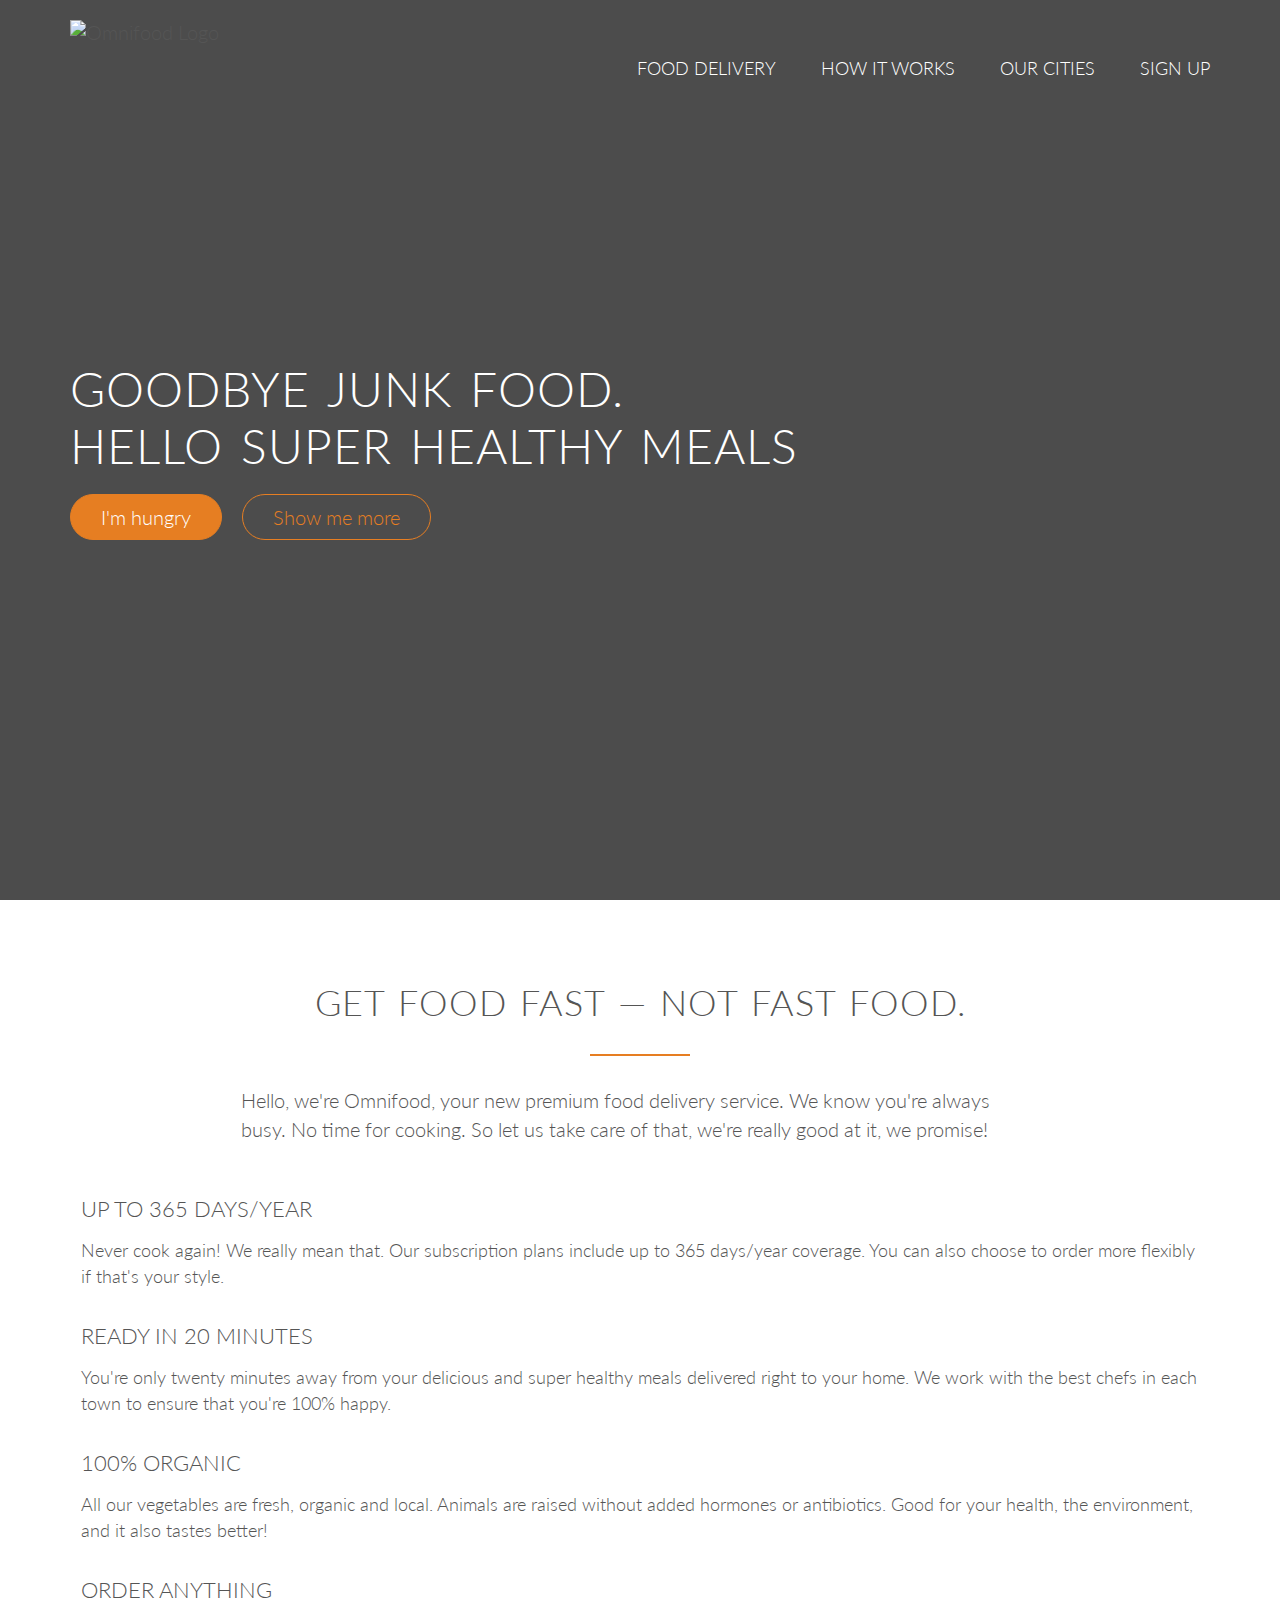
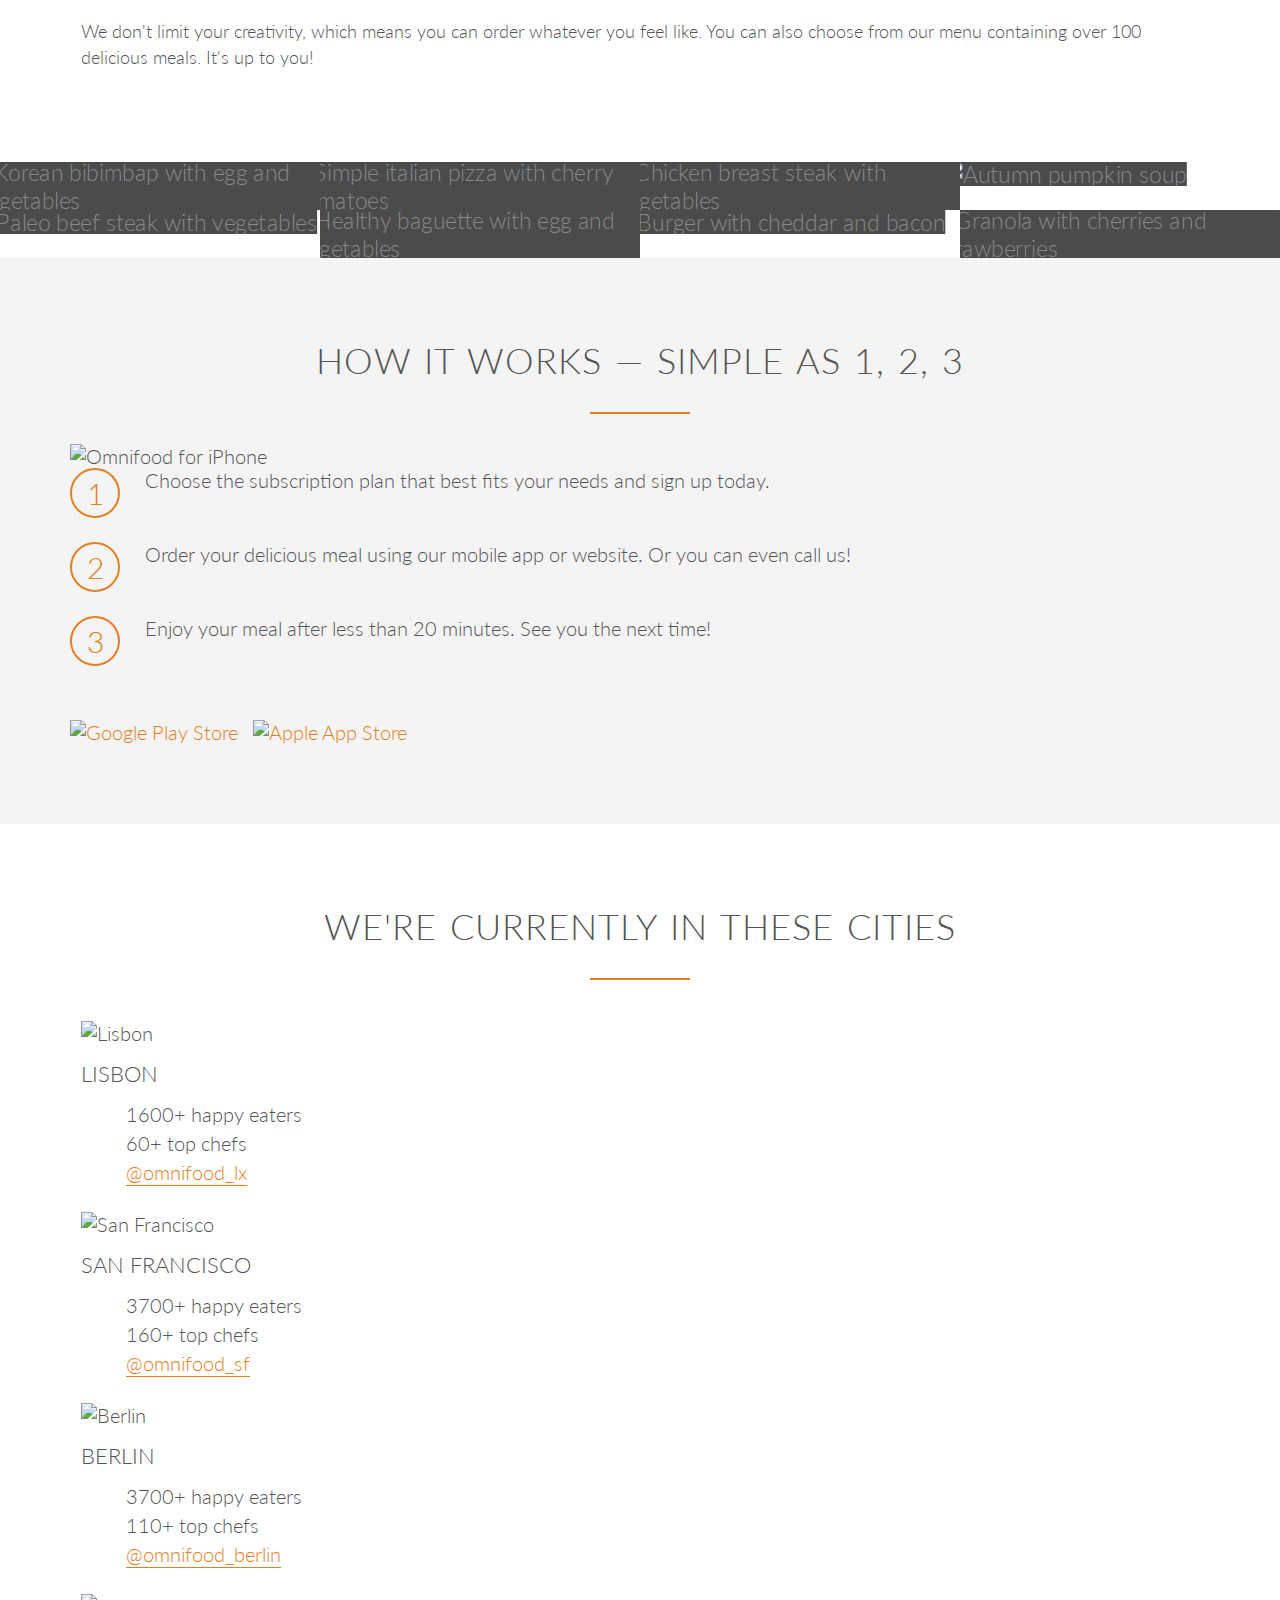
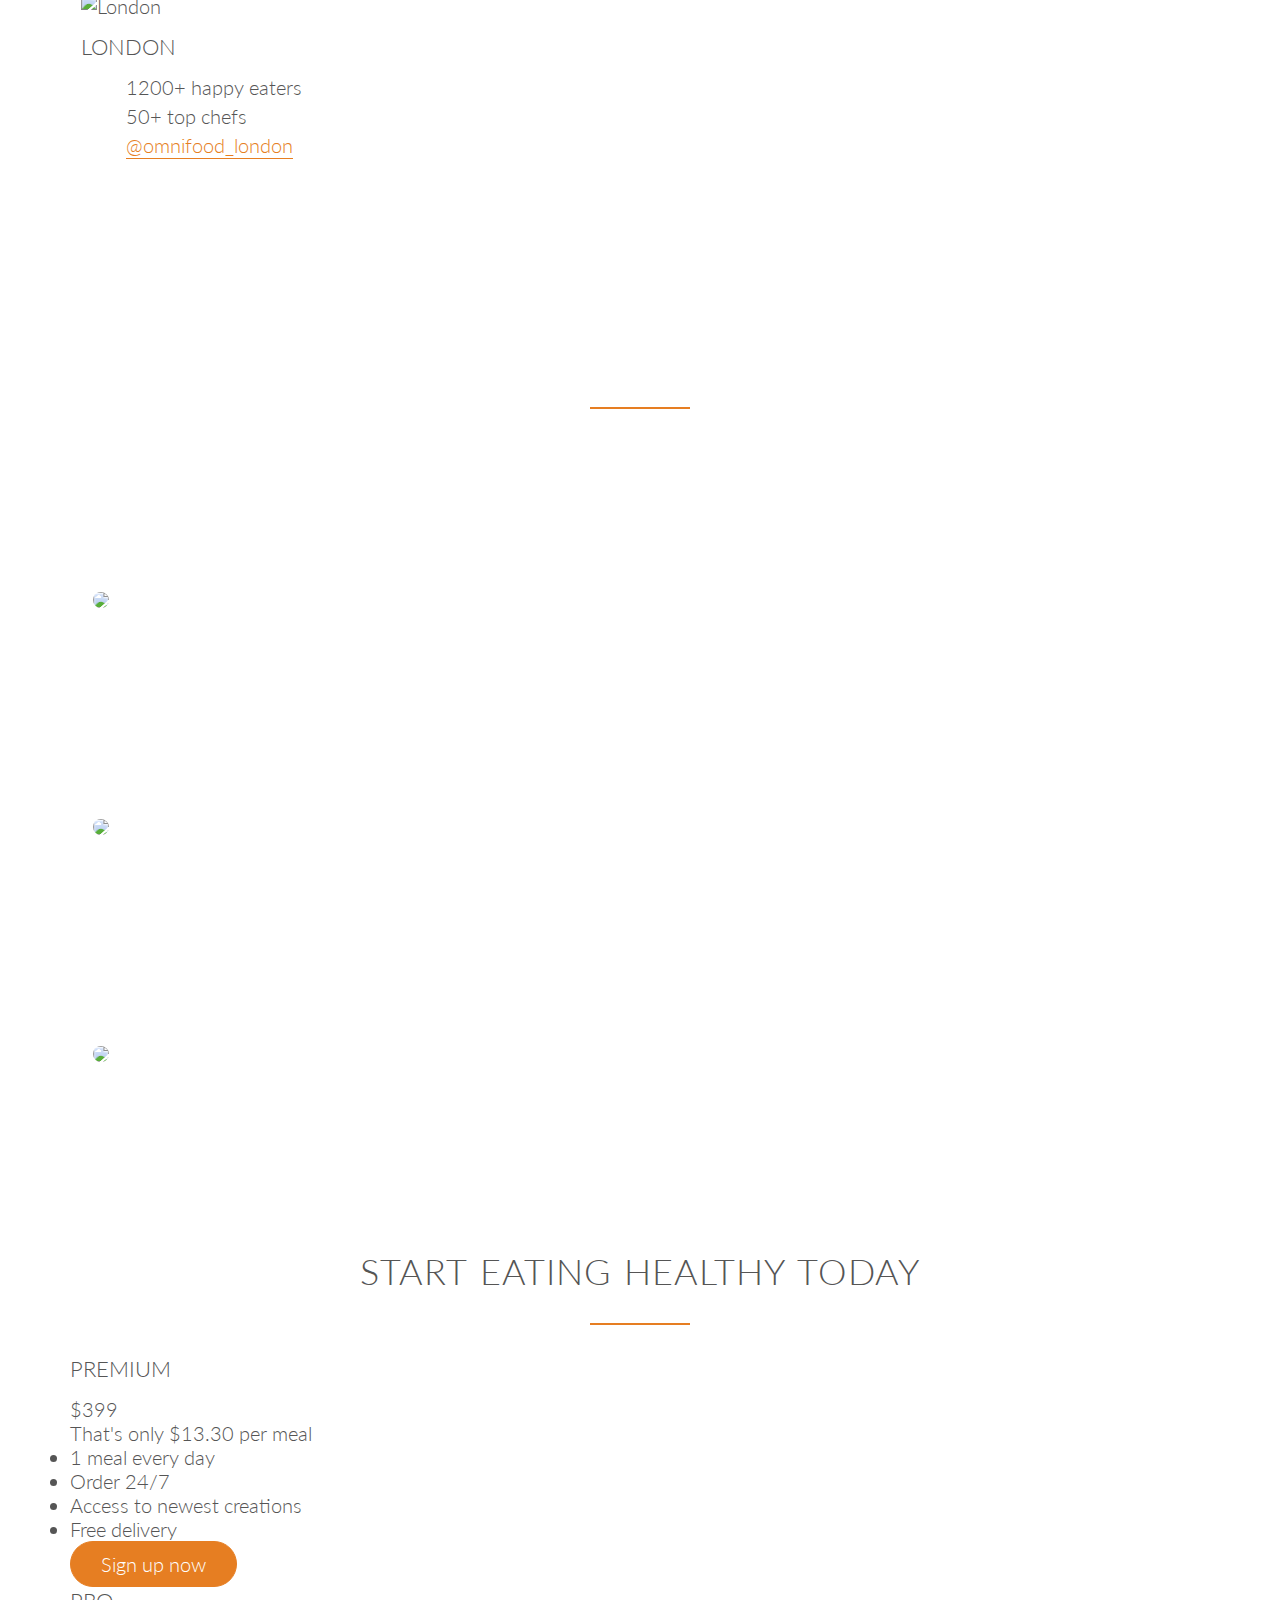
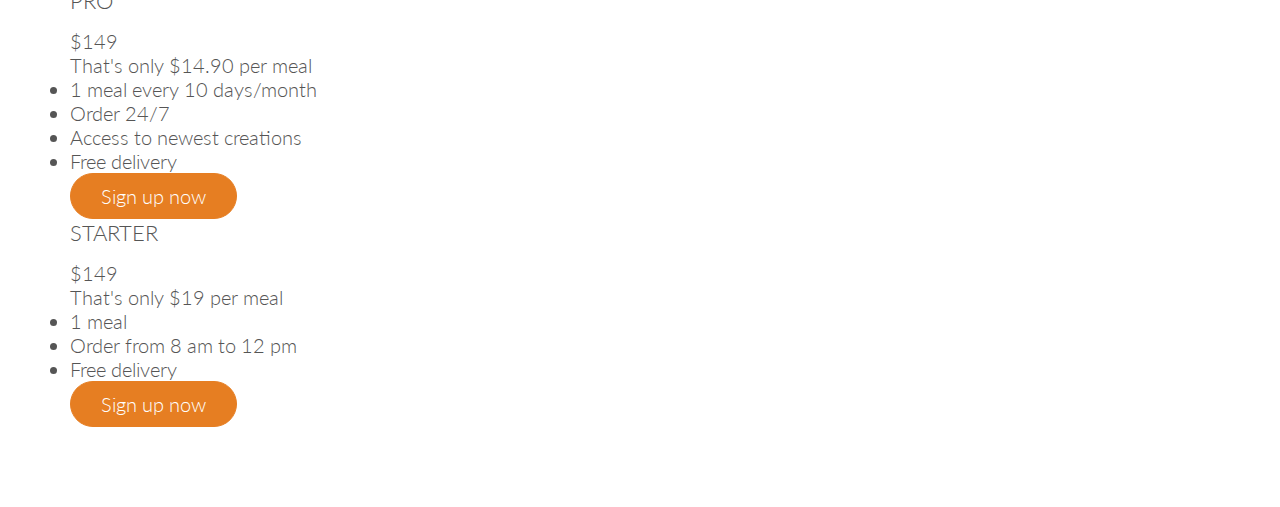
==== index.html @ 6b4c2230 "updated" ====
<!DOCTYPE HTML>
<html lang="en">
    <head>
      <link rel="stylesheet" type="text/css" href="http://lemufinder.com/Omnifood/Vendors/css/grid.css">
      <link rel="stylesheet" type="text/css" href="vendors/css/normalize.css">
      <link rel="stylesheet" type="text/css" href="Resources/CSS/style.css">
      <link href='http://fonts.googleapis.com/css?family=Lato:100,300,400,300italic' rel='stylesheet' type='text/css'>
      <link rel="stylesheet" href="http://code.ionicframework.com/ionicons/2.0.1/css/ionicons.min.css">
      <link rel="stylesheet" href="main.css">
  <title>Omifood</title>

    </head>

    <body>
        <header>
            <nav>
                <div class="row">
                    <img src="http://lemufinder.com/Omnifood/Resources/Images/logo-white.png" alt="Omnifood Logo" class="logo">

                    <ul class="main-nav">
                        <li><a href="#">Food delivery</a></li>
                        <li><a href="#">How it works</a></li>
                        <li><a href="#">Our cities</a></li>
                        <li><a href="#">Sign up</a></li>
                    </ul>

                </div>
            </nav>
            <div class="hero-text-box">
                <h1>Goodbye junk food.<br/> Hello super healthy meals</h1>
                <a class="btn btn-full" href="#">I'm hungry</a>
                <a class="btn btn-ghost" href="#">Show me more</a>
            </div>
        </header>
           <section class="section-features">
               <div class="row">


                   <h2>Get food fast &mdash; not fast food.</h2>
                    <p class="long-copy">Hello, we're Omnifood, your new premium food delivery service. We know you're always busy. No time for cooking. So let us take care of that, we're really good at it, we promise!</p>
               </div>

               <div class="row">

                   <div class="col span-1-of-4 box">

             <i class="ion-ios-infinite icon-big"></i>
                   <h3>Up to 365 days/year</h3>
                   <p>
                     Never cook again! We really mean that. Our subscription plans include up to 365 days/year coverage. You can also choose to order more flexibly if that's your style.
                   </p>
                   </div>

                   <div class="col span-1-of-4 box">

                       <i class="ion-ios-timer-outline icon-big"></i>
                       <h3>Ready in 20 minutes</h3>
                   <p>
                       You're only twenty minutes away from your delicious and super healthy meals delivered right to your home. We work with the best chefs in each town to ensure that you're 100% happy.
                   </p>
                   </div>

                   <div class="col span-1-of-4 box">
                       <i class="ion-ios-nutrition-outline icon-big"></i>
                       <h3>100% organic</h3>
                   <p>
                       All our vegetables are fresh, organic and local. Animals are raised without added hormones or antibiotics. Good for your health, the environment, and it also tastes better!</p>
                   </div>

                  <div class="col span-1-of-4 box">
                      <i class="ion-ios-cart-outline icon-big"></i>
                      <h3>Order anything</h3>
                      <p>We don't limit your creativity, which means you can order whatever you feel like. You can also choose from our menu containing over 100 delicious meals. It's up to you!</p>
                  </div>
               </div>
           </section>

           <section class="section-meals">
               <ul class="meals-showcase clearfix">
                   <li>
                       <figure class="meal-photo">
                           <img src="http://lemufinder.com/Omnifood/Resources/Images/1.jpg" alt="Korean bibimbap with egg and vegetables">
                       </figure>
                   </li>

                    <li>
                       <figure class="meal-photo">
                          <img src="http://lemufinder.com/Omnifood/Resources/Images/2.jpg" alt="Simple italian pizza with cherry tomatoes">
                       </figure>
                   </li>

                    <li>
                       <figure class="meal-photo">
                           <img src="http://lemufinder.com/Omnifood/Resources/Images/3.jpg" alt="Chicken breast steak with vegetables">
                       </figure>
                   </li>

                   <li>
                       <figure class="meal-photo">
                           <img src="http://lemufinder.com/Omnifood/Resources/Images/4.jpg" alt="Autumn pumpkin soup">
                       </figure>
                   </li>
               </ul>

               <ul class="meals-showcase clearfix">
                   <li>
                       <figure class="meal-photo">
                           <img src="http://lemufinder.com/Omnifood/Resources/Images/5.jpg" alt="Paleo beef steak with vegetables">
                       </figure>
                   </li>

                    <li>
                       <figure class="meal-photo">
                           <img src="http://lemufinder.com/Omnifood/Resources/Images/6.jpg" alt="Healthy baguette with egg and vegetables">
                       </figure>
                   </li>

                    <li>
                       <figure class="meal-photo">
                           <img src="http://lemufinder.com/Omnifood/Resources/Images/7.jpg" alt="Burger with cheddar and bacon">
                       </figure>
                   </li>

                   <li>
                       <figure class="meal-photo">
                           <img src="http://lemufinder.com/Omnifood/Resources/Images/8.jpg" alt="Granola with cherries and strawberries">
                       </figure>
                   </li>
               </ul>
           </section>

           <section class="section-steps">
               <div class="row">
                   <h2>How it works &mdash; Simple as 1, 2, 3</h2>
               </div>
               <div class="row">
                   <div class="col span-1-of-2">
                    <img src="http://lemufinder.com/Omnifood/Resources/Images/app-iPhone.png" alt="Omnifood for iPhone" class="app-screen">
                   </div>
                   <div class="col span-1-of-2">
                       <div class="works-step">
                           <div>1</div>
                           <p>Choose the subscription plan that best fits your needs and sign up today.</p>
                       </div>
                       <div class="works-step">
                           <div>2</div>
                           <p>Order your delicious meal using our mobile app or website. Or you can even call us!</p>
                       </div>
                       <div class="works-step">
                           <div>3</div>
                           <p>Enjoy your meal after less than 20 minutes. See you the next time!</p>
                       </div>
<a href="#" class="btn-app"><img src="http://lemufinder.com/Omnifood/Resources/Images/download-app-android.png" alt="Google Play Store"></a>
    <a href="#" class="btn-app"><img src="http://lemufinder.com/Omnifood/Resources/Images/download-app.svg" alt="Apple App Store"></a>
                   </div>
               </div>
           </section>
           <section class="section-cities">
               <div class="row">
                   <h2>We're currently in these cities</h2>
               </div>
               <div class="row">
                   <div class="col span-1-of-4 box">
                       <img src="http://lemufinder.com/Omnifood/Resources/Images/lisbon-3.jpg" alt="Lisbon">
                       <h3>Lisbon</h3>
                       <div class="city-feature">
                       <i class="ion-ios-people-outline icon-small"></i>
                       1600+ happy eaters
                       </div>
                        <div class="city-feature">
                       <i class="ion-ios-star-outline icon-small"></i>
                       60+ top chefs
                       </div>
                        <div class="city-feature">
                       <i class="ion-social-tumblr-outline icon-small"></i>
                       <a href="#">@omnifood_lx</a>
                       </div>
                      </div>
                        <div class="col span-1-of-4 box">
            <img src="http://lemufinder.com/Omnifood/Resources/Images/san-francisco.jpg" alt="San Francisco">
                       <h3>San Francisco</h3>
                       <div class="city-feature">
                       <i class="ion-ios-people-outline icon-small"></i>
                       3700+ happy eaters
                       </div>
                        <div class="city-feature">
                       <i class="ion-ios-star-outline icon-small"></i>
                       160+ top chefs
                       </div>
                        <div class="city-feature">
                       <i class="ion-social-twitter-outline icon-small"></i>
                       <a href="#">@omnifood_sf</a>
                       </div>
                       </div>
                        <div class="col span-1-of-4 box">
                       <img src="http://lemufinder.com/Omnifood/Resources/Images/berlin.jpg" alt="Berlin">
                       <h3>Berlin</h3>
                       <div class="city-feature">
                       <i class="ion-ios-people-outline icon-small"></i>
                       3700+ happy eaters
                       </div>
                        <div class="city-feature">
                       <i class="ion-ios-star-outline icon-small"></i>
                       110+ top chefs
                       </div>
                        <div class="city-feature">
                       <i class="ion-social-twitter icon-small"></i>
                       <a href="#">@omnifood_berlin</a>
                       </div></div>
                        <div class="col span-1-of-4 box">
            <img src="http://lemufinder.com/Omnifood/Resources/Images/london.jpg" alt="London">
                       <h3>London</h3>
                       <div class="city-feature">
                       <i class="ion-ios-people-outline icon-small"></i>
                       1200+ happy eaters
                       </div>
                        <div class="city-feature">
                       <i class="ion-ios-star-outline icon-small"></i>
                       50+ top chefs
                       </div>
                        <div class="city-feature">
                       <i class="ion-social-twitter-outline icon-small"></i>
                       <a href="#">@omnifood_london</a>
                       </div>
                   </div>
                   </div>
           </section>
           <section class="testimonials">
               <div class="row">
                   <h2>Our customers can't live without us</h2>
                   <div class="row">
                       <div class="col span-1-of-3">
                           <blockquote>
                               Omnifood is just awesome! I just launched a startup which leaves me with no time for cooking, so Omnifood is a life-saver. Now that I got used to it, I couldn't live without my daily meals!
                              <cite><img src="http://lemufinder.com/Omnifood/Resources/Images/customer-1.jpg">Alberto Duncan</cite>
                           </blockquote>
                       </div>
                               <div class="col span-1-of-3">
                           <blockquote>
                               Inexpensive, healthy and great-tasting meals, delivered right to my home. We have lots of food delivery here in Lisbon, but no one comes even close to Omifood. Me and my family are so in love!
                              <cite><img src="http://lemufinder.com/Omnifood/Resources/Images/customer-2.jpg">Joana Silva</cite>
                           </blockquote>
                       </div>
                       <div class="col span-1-of-3">
                           <blockquote>
                               I was looking for a quick and easy food delivery service in San Franciso. I tried a lot of them and ended up with Omnifood. Best food delivery service in the Bay Area. Keep up the great work!
                              <cite><img src="http://lemufinder.com/Omnifood/Resources/Images/customer-3.jpg">Milton Chapman</cite>
                           </blockquote>
                       </div>
                   </div>
               </div>
           </section>
           <section class="plans">
             <div class="row">
                 <h2>Start eating healthy today</h2>
             </div>
             <div class="row">
                 <div class="col span-1-of-3">
                     <div class="plan-box">
                         <div>
                             <h3>Premium</h3>
                             <p class="price">$399</p>
                             <p class="meal">That's only $13.30 per meal</p>
                         </div>
                         <div>
                             <ul>
                                 <li>1 meal every day</li>
                                 <li>Order 24/7</li>
                                 <li>Access to newest creations</li>
                                 <li>Free delivery</li>
                             </ul>
                         </div>
                         <div>
                             <a href="#" class="btn btn-full">Sign up now</a>
                         </div>
                     </div>
                 </div>
                 <div class="col span-1-of-3">
                     <div class="plan-box">
                         <div>
                             <h3>Pro</h3>
                             <p class="price">$149</p>
                             <p class="meal">That's only $14.90 per meal</p>
                         </div>
                         <div>
                             <ul>
                                 <li>1 meal every 10 days/month</li>
                                 <li>Order 24/7</li>
                                 <li>Access to newest creations</li>
                                 <li>Free delivery</li>
                             </ul>
                         </div>
                         <div>
                             <a href="#" class="btn btn-full">Sign up now</a>
                         </div>
                     </div>
                 </div>
                 <div class="col span-1-of-3">
                     <div class="plan-box">
                         <div>
                             <h3>Starter</h3>
                              <p class="price">$149</p>
                             <p class="meal">That's only $19 per meal</p>
                         </div>
                         <div>
                             <ul>
                                 <li>1 meal</li>
                                 <li>Order from 8 am to 12 pm</li>
                                 <li>Free delivery</li>
                             </ul>
                         </div>
                         <div>
                             <a href="#" class="btn btn-full">Sign up now</a>
                         </div>
                     </div>
                 </div>
             </div>
             </section>
    </body>
</html>
---- Resources/CSS/style.css ----
* {
    margin: 0;
    padding: 0;
    box-sizing: border-box;
}

html {
    background-color: #fff;
    color: #555;
    font-family: 'Lato', 'Arial', sans-serif;
    font-size: 20px;
    font-weight: 300;
    text-rendering: optimizeLegibility
}
---- main.css ----
* {
    margin: 0;
    padding: 0;
    box-sizing: border-box;
}

html {
    background-color: #fff;
    color: #555;
    font-family: 'Lato', 'Arial', sans-serif;
    font-size: 20px;
    font-weight: 300;
    text-rendering: optimizeLegibility
}

.clearfix {zoom: 1}
.clearfix:after {
    content: '.';
    clear: both;
    display: block;
    height: 0;
    visibility: hidden;
}
        /*----------Reuseable----------*/
.row {
    max-width: 1140px;
    margin: 0 auto;
}

section {
    padding: 80px 0;
}

.box {
    padding:1%;
}

        /*-----Headings-----*/

h1,
h2,
h3 {
    font-weight: 300;
    text-transform: uppercase;
}

h1 {
    margin-top: 0;
    margin-bottom: 20px;
    color: #fff;
    font-size: 240%;
    word-spacing: 4px;
    letter-spacing: 1px;
}

h2 {
    font-size: 180%;
    word-spacing: 2px;
    text-align: center;
    margin-bottom: 30px;
    letter-spacing: 1px;
}

h3 {
    font-size: 110%;
    margin-bottom: 15px;
}

h2:after {
    display: block;
    height: 2px;
    background-color: #e67e22;
    content: " ";
    width: 100px;
    margin: 0 auto;
    margin-top: 30px;
}

        /*-----Paragraphs-----*/

.long-copy {
    line-height: 145%;
    width: 70%;
    margin-left: 15%;
}

.box p {
    font-size: 90%;
    line-height: 145%;
}

       /*-----Icons-----*/
.icon-big {
    font-size: 200%;
    display: block;
    color: #e67e22;
    margin-bottom: 10px;
}

.icon-small{
    display: inline-block;
    width: 30px;
    text-align: center;
    color: #e67e22;
    font-size: 120%;
    line-height: 120%;
    vertical-align: middle;
    margin-top: -5px;
    margin-right: 10px;

}
       /*-----Buttons-----*/

.btn:link,
.btn:visited {
    display: inline-block;
    padding: 10px 30px;
    font-weight: 300;
    text-decoration: none;
    border-radius: 200px;
    transition: background-color 0.2s, border 0.2s, color 0.2s;
}

.btn-full:link,
.btn-full:visited {
    background-color: #e67e22;
    border: 1px solid #e67e22;
    color: #fff;
    margin-right: 15px;
}

.btn-ghost:link,
.btn-ghost:visited {
    border: 1px solid #e67e22;
    color: #e67e22 ;
}

.btn:hover,
.btn:active {
    background-color: #cf6d17;
}

.btn-full:hover,
.btn-full:active {
    border: 1px solid #cf6d17;
}

.btn-ghost:hover,
.btn-ghost:active {
    border: 1px solid #cf6d17;
    color: #fff ;
}

        /*-----Header-----*/

header {
    background-image: linear-gradient(rgba(0, 0, 0, 0.7), rgba(0, 0, 0, 0.7)), url(http://lemufinder.com/Omnifood/Resources/CSS/images/hero.jpg);
    background-position: center;
    background-size: cover;
    height: 100vh;
    background-attachment: fixed;
}

.hero-text-box {
    position: absolute;
    width: 1140px;
    top: 50%;
    left: 50%;
    transform: translate(-50%, -50%);
}

.logo {
    height: 100px;
    width: auto;
    float: left;
    margin-top: 20px;
}

.main-nav {
    float: right;
    list-style: none;
    margin-top: 55px;
}

.main-nav li {
    display: inline-block;
    margin-left: 40px;
}

.main-nav li a:link,
.main-nav li a:visited {
    color: #fff;
    text-decoration: none;
    text-transform: uppercase;
    font-size: 90%;
    border-bottom: 2px solid transparent;
    transition: border-bottom 0.2s;
    padding: 8px 0px;
}

.main-nav li a:hover,
.main-nav li a:active {
    border-bottom: 2px solid #e67e22;
}

/*----------FEATURES-----------*/
.section-features .long-copy {
    margin-bottom: 30px;
}

/*--------MEALS--------*/

.meals-showcase {
    list-style: none;
    width: 100%;
}

.meals-showcase li {
    display: block;
    float: left;
    width: 25%;
}

.meal-photo {
    width: 100%;
    margin: 0;
    overflow: hidden;
}

.meal-photo img {
    width: 100%;
    height: auto;
    transform: scale(1.15);
    transition: transform 0.5s, opacity 0.5s;
    opacity: 0.7;
    background-color: #000;
}

.meal-photo img:hover {
    transform: scale(1);
    opacity: 1;
}

.section-meals {
    padding: 0;
}

/*-----------HOW IT WORKS---------*/

.section-steps {
    background-color: #f4f4f4;
}

.steps-box:first-child {
    text-align: right;
    padding-right: 3%;
    margin-top: 30px;
}

.steps-box:last-child {
    padding-left: 3%;
    margin-top: 70px;
}

.app-screen {
    width: 40%;
}

.works-step {
    margin-bottom: 50px;
}

.works-step:last-of-type {
    margin-bottom: 80px;
}

.works-step div {
    color: #e67e22;
    border: 2px solid #e67e22;
    display: inline-block;
    border-radius: 50%;
    height: 50px;
    width: 50px;
    text-align: center;
    padding: 5px;
    float: left;
    font-size: 150%;
    margin-right: 25px;
}

.btn-app img {
    height: 50px;
    width: auto;
    margin-right: 10px;
}

.btn-app:link,
.btn-app:visited {
    border: 0;
}

/*----------CITIES---------*/

.box img{
    width: 100%;
    height: auto;
    margin-bottom: 15px;
}

.city-feature {
    margin-bottom: 5px;
}

/*----------LINKS----------*/

a:link,
a:visited {
    color: #e67e22;
    text-decoration: none;
    border-bottom: 1px solid #e67e22;
    padding-bottom: 1px;
}

a:hover,
a:active {
    color: #555;
    border-bottom: 1px solid transparent;
    transition: border-bottom 0.2s, color 0.2s;
}

/*----------TESTAMONIALS----------*/

.testimonials {
    background-image: linear-gradient(rgba(0, 0, 0, 0.7), rgba(0, 0, 0, 0.7)), url(http://lemufinder.com/Omnifood/Resources/Images/back-customers.jpg);
    background-size: cover;
    color: #fff;
    background-attachment: fixed;
}

blockquote {
    padding: 2%;
    font-style: italic;
    line-height: 145%;
    position: relative;
    margin-top: 40px;
}

cite {
    font-size: 90%;
    margin-top: 25px;
    display: block;
}

blockquote:before {
    content: "\201c";
    font-size: 500%;
    display: block;
    position:;absolute

    top: -5px;
    left: -5px; }

cite img {
    height: 50px;
    border-radius: 50%;
    margin-right: 10px;
    vertical-align: middle;
}
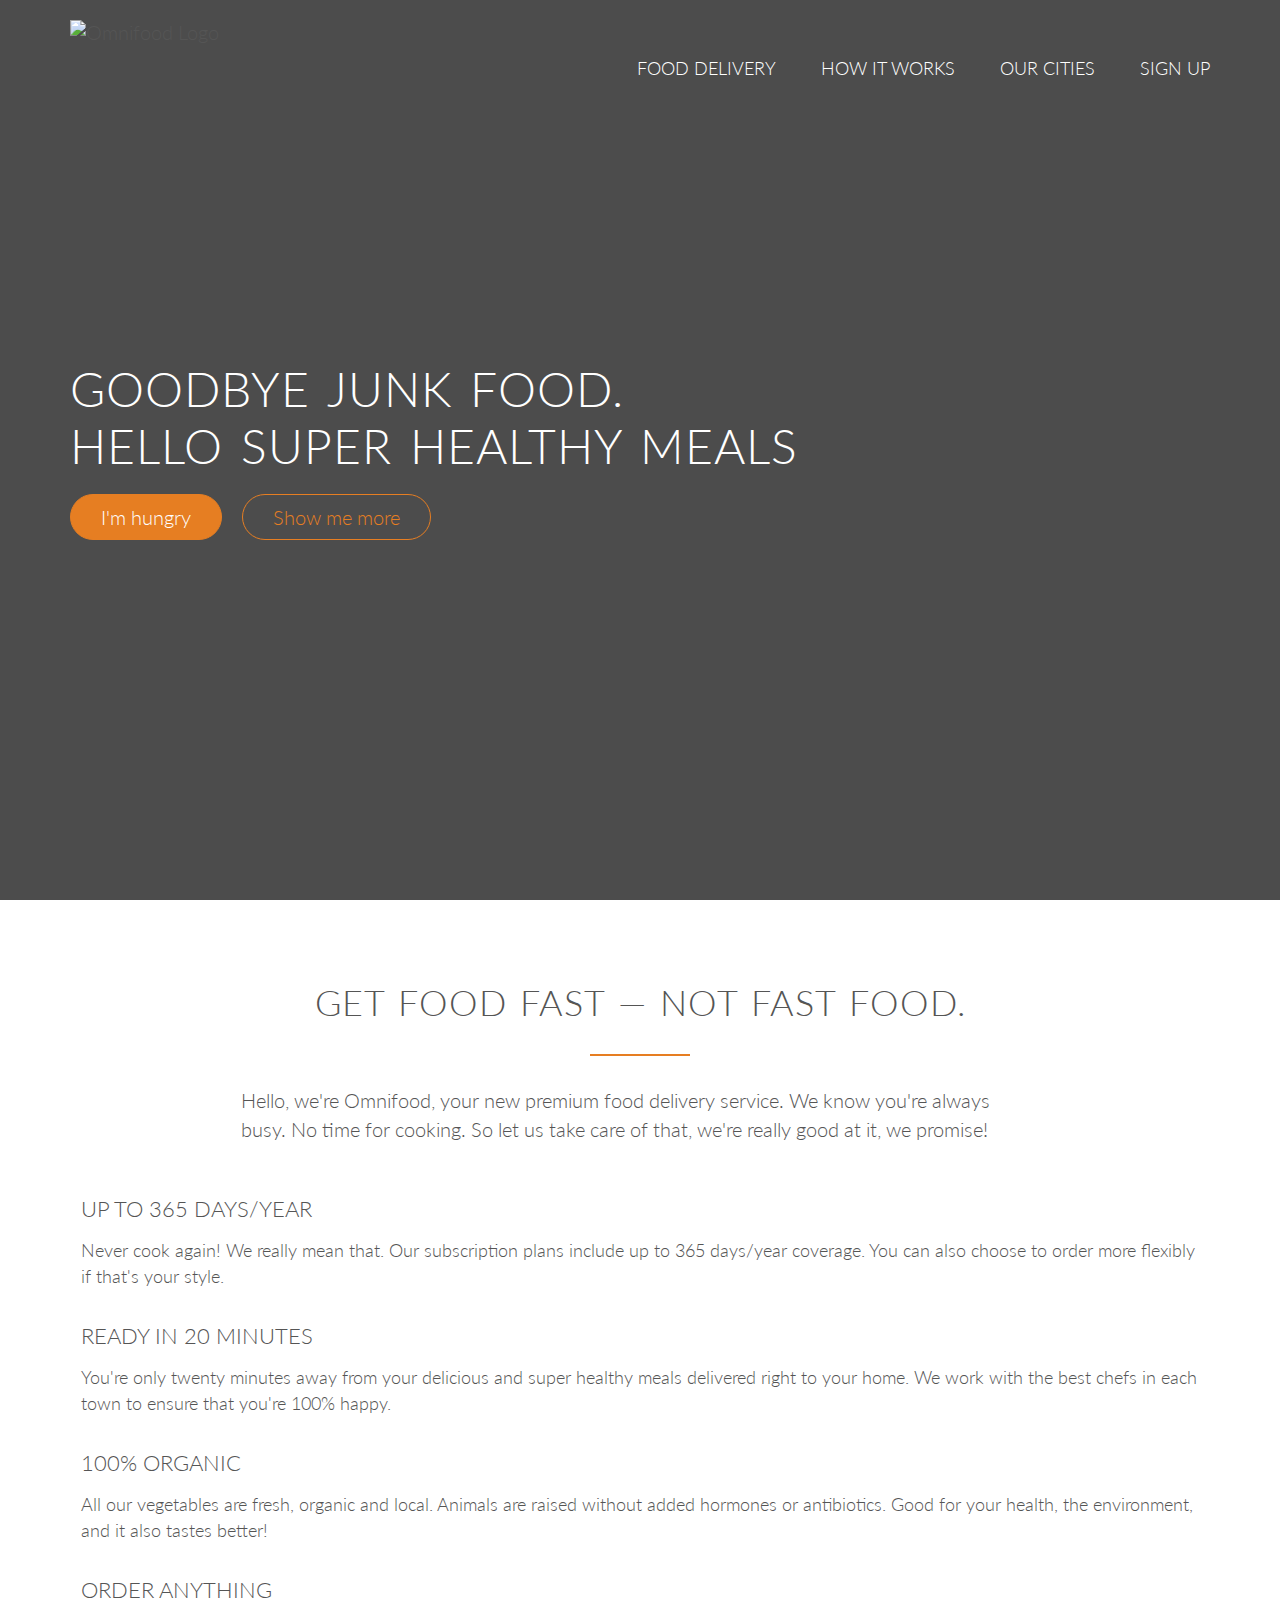
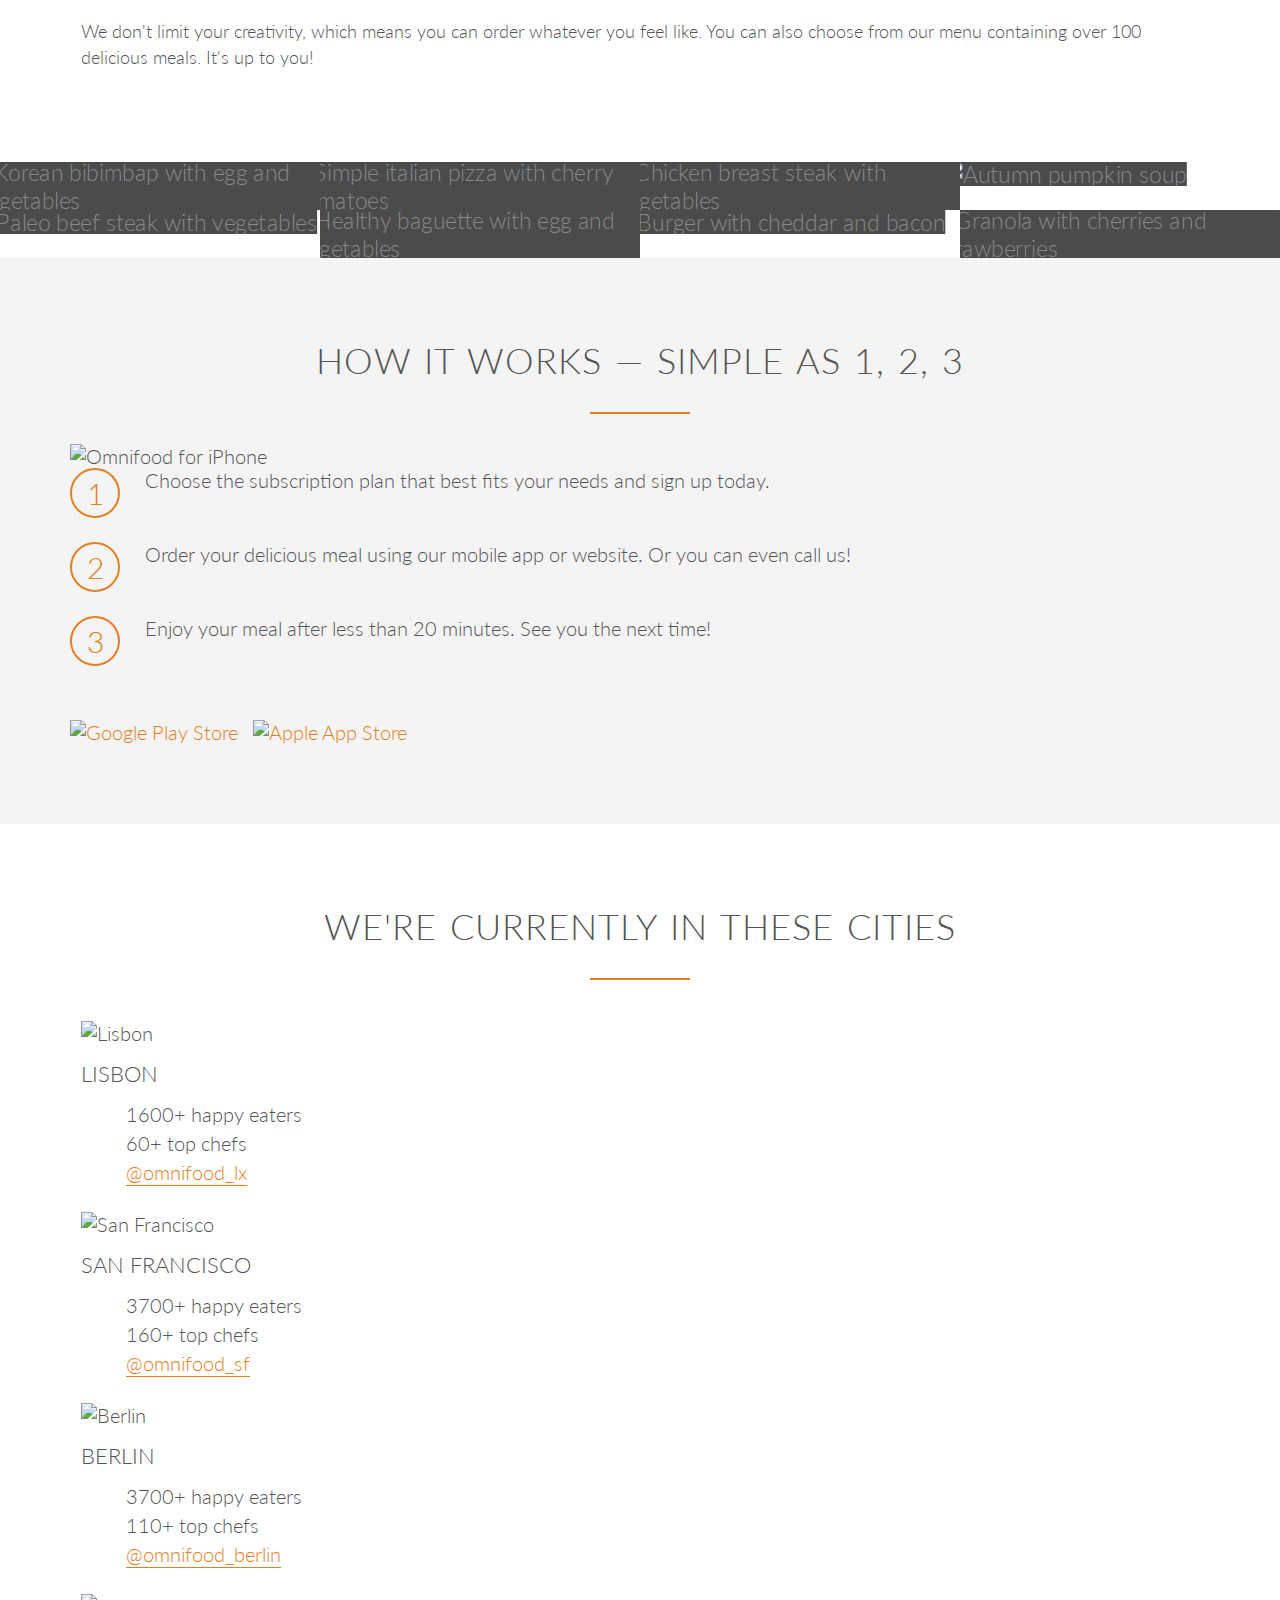
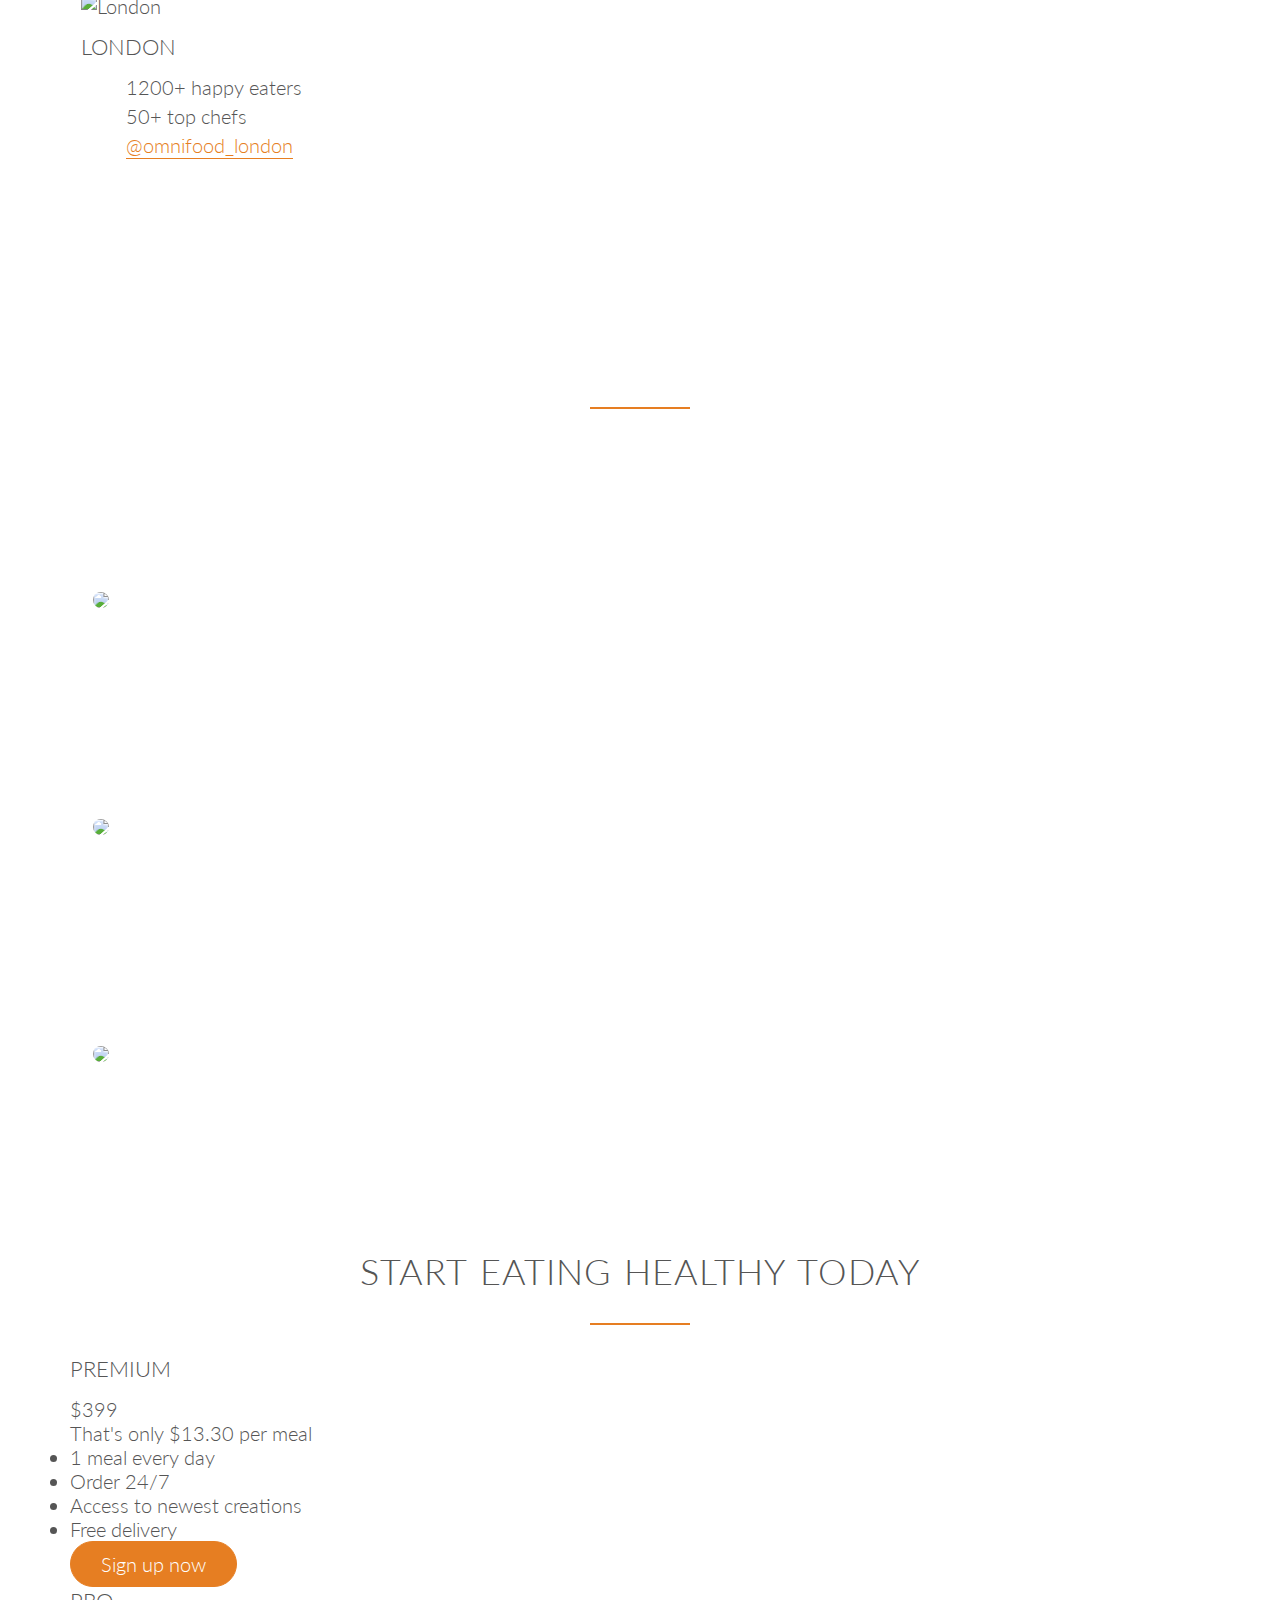
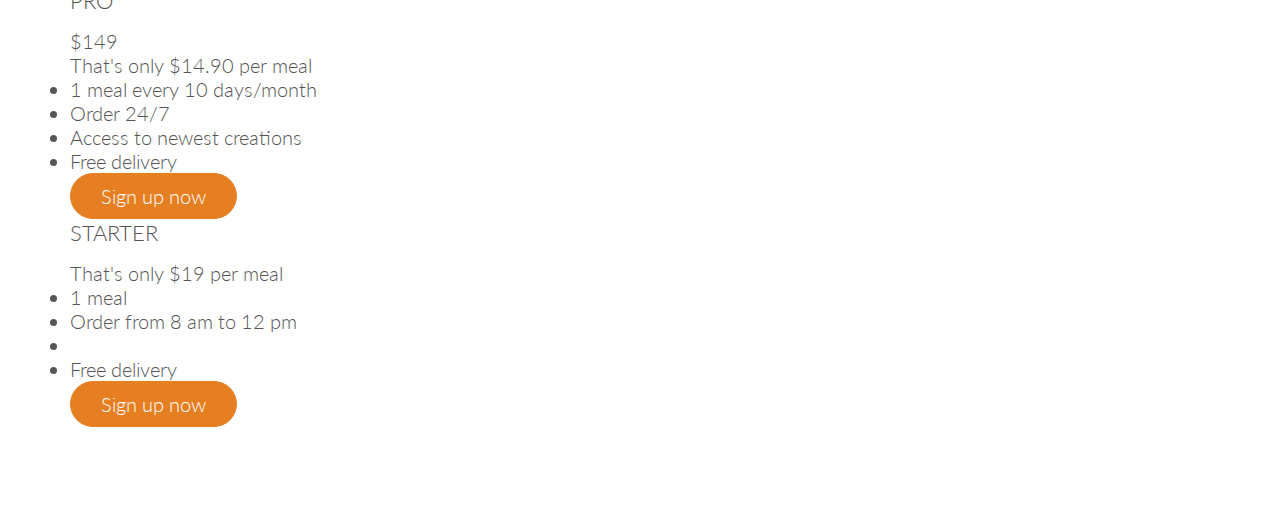
==== commit d809b5b1: "fixed starter" ====
--- a/index.html
+++ b/index.html
@@ -264,10 +264,10 @@
                          </div>
                          <div>
                              <ul>
-                                 <li>1 meal every day</li>
-                                 <li>Order 24/7</li>
-                                 <li>Access to newest creations</li>
-                                 <li>Free delivery</li>
+                                 <li><i class='ion-ios-checkmark-empty'></i> 1 meal every day</li>
+                                 <li><i class='ion-ios-checkmark-empty'></i> Order 24/7</li>
+                                 <li><i class='ion-ios-checkmark-empty'></i> Access to newest creations</li>
+                                 <li><i class='ion-ios-checkmark-empty'></i> Free delivery</li>
                              </ul>
                          </div>
                          <div>
@@ -284,10 +284,10 @@
                          </div>
                          <div>
                              <ul>
-                                 <li>1 meal every 10 days/month</li>
-                                 <li>Order 24/7</li>
-                                 <li>Access to newest creations</li>
-                                 <li>Free delivery</li>
+                                 <li><i class='ion-ios-checkmark-empty'></i> 1 meal every 10 days/month</li>
+                                 <li><i class='ion-ios-checkmark-empty'></i> Order 24/7</li>
+                                 <li><i class='ion-ios-checkmark-empty'></i> Access to newest creations</li>
+                                 <li><i class='ion-ios-checkmark-empty'></i> Free delivery</li>
                              </ul>
                          </div>
                          <div>
@@ -299,17 +299,17 @@
                      <div class="plan-box">
                          <div>
                              <h3>Starter</h3>
-                              <p class="price">$149</p>
                              <p class="meal">That's only $19 per meal</p>
                          </div>
                          <div>
                              <ul>
-                                 <li>1 meal</li>
-                                 <li>Order from 8 am to 12 pm</li>
-                                 <li>Free delivery</li>
+                                 <li><i class='ion-ios-checkmark-empty'></i> 1 meal</li>
+                                 <li><i class='ion-ios-checkmark-empty'></i> Order from 8 am to 12 pm</li>
+                                 <li><i class="ion-ios-close-empty"></i></li>
+                                 <li><i class='ion-ios-checkmark-empty'></i> Free delivery</li>
                              </ul>
                          </div>
-                         <div>
+                         <div id='starter'>
                              <a href="#" class="btn btn-full">Sign up now</a>
                          </div>
                      </div>
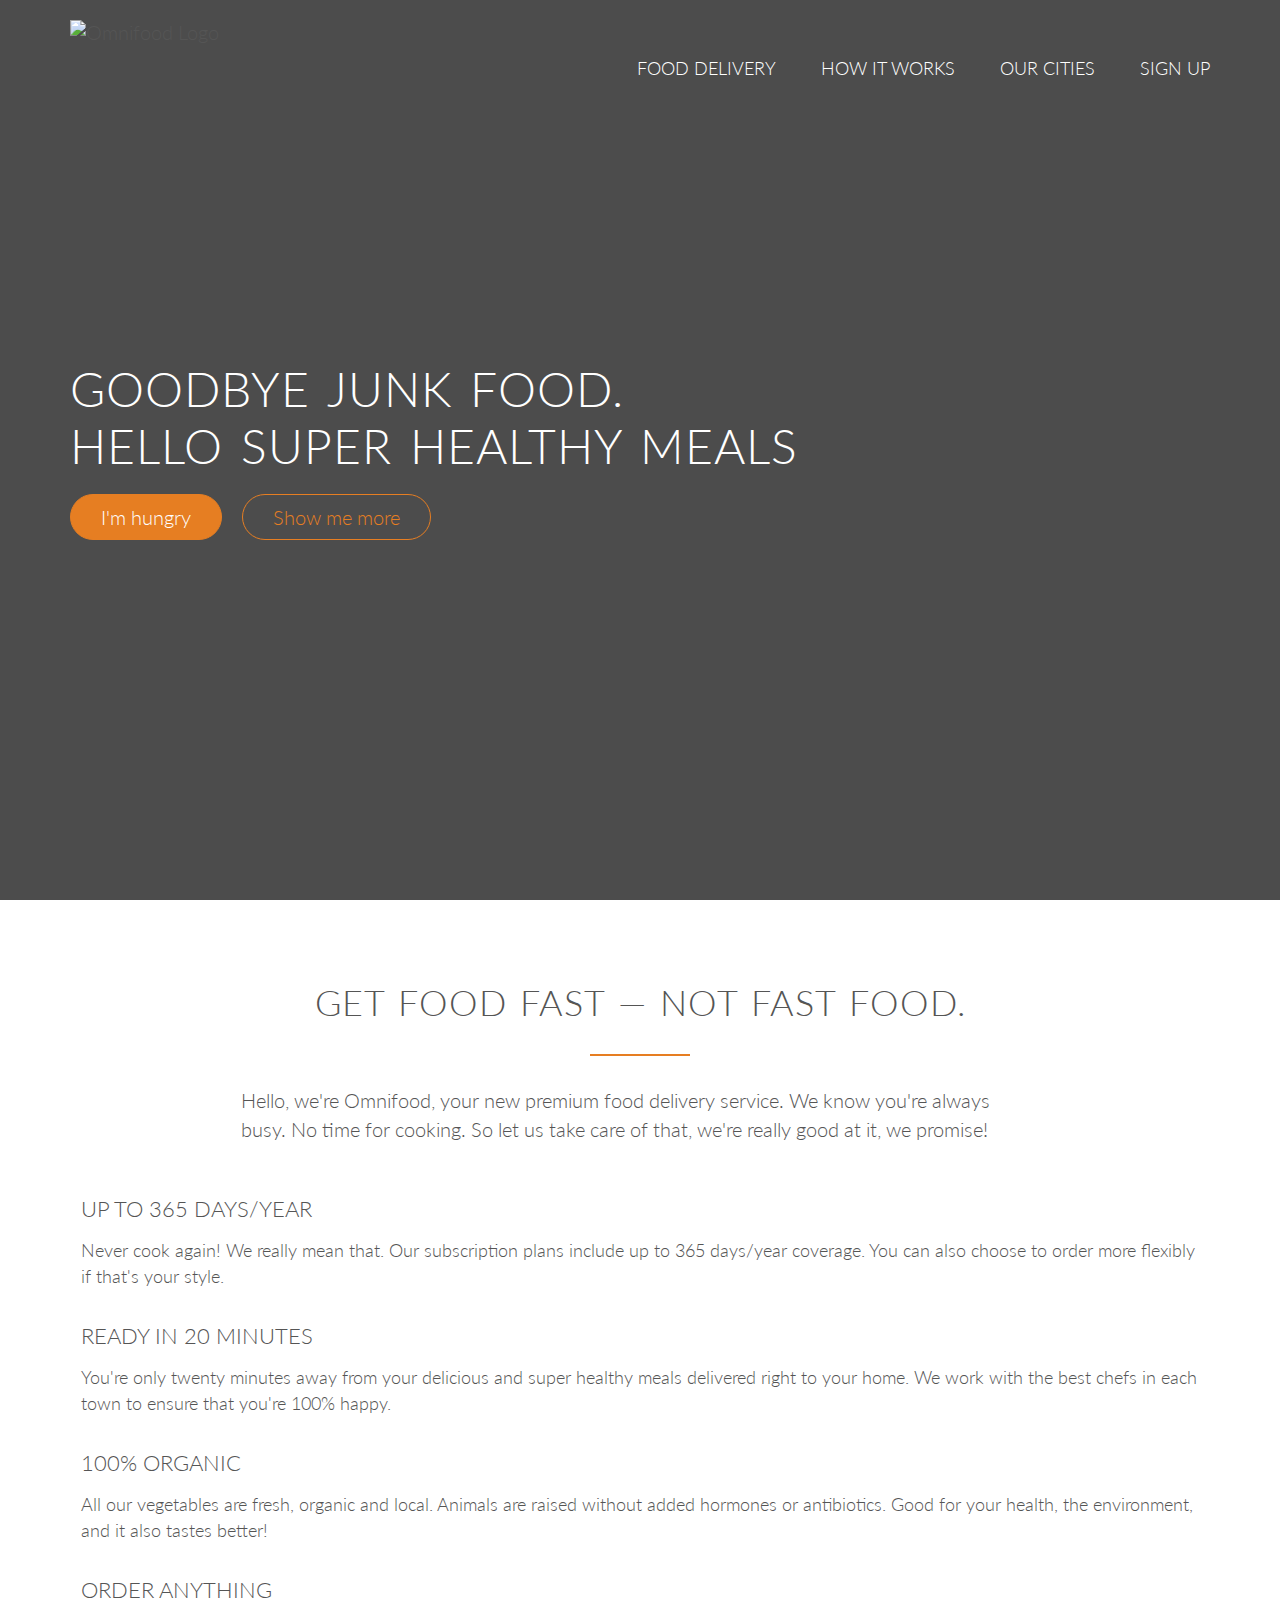
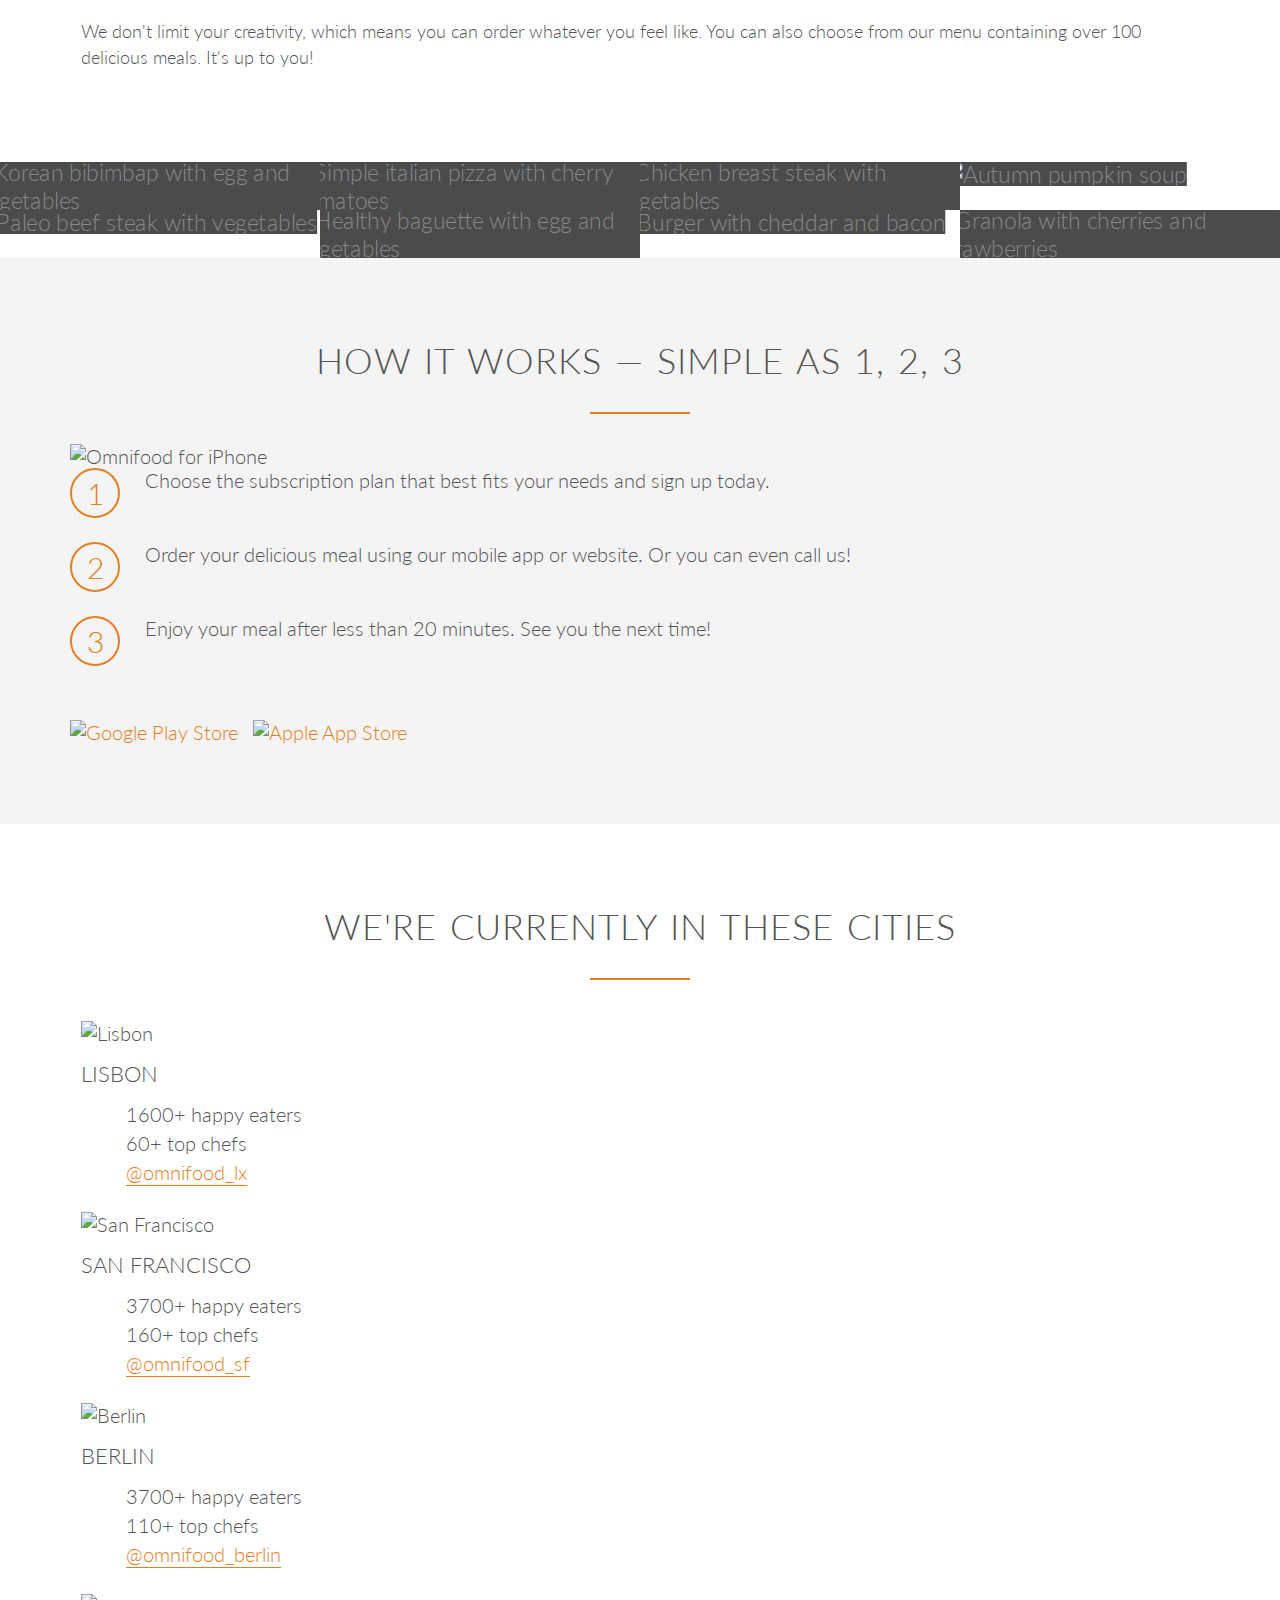
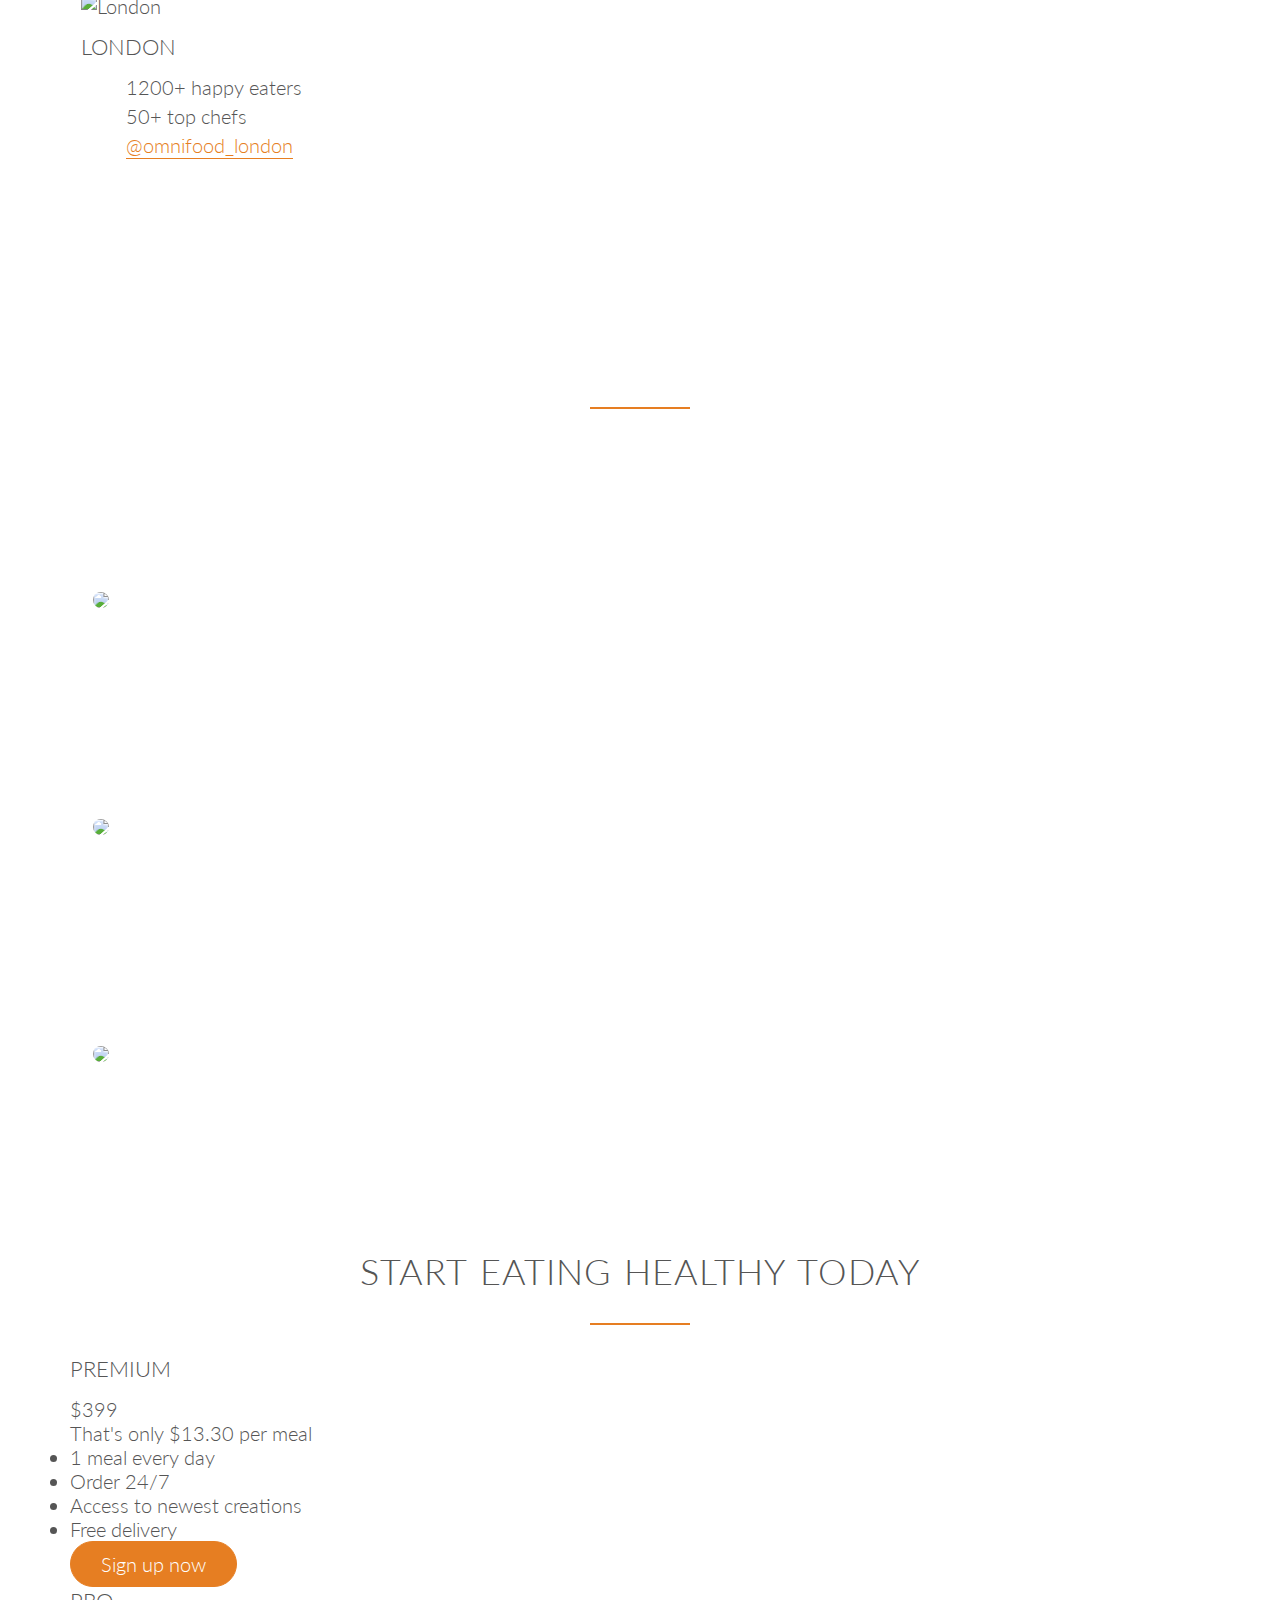
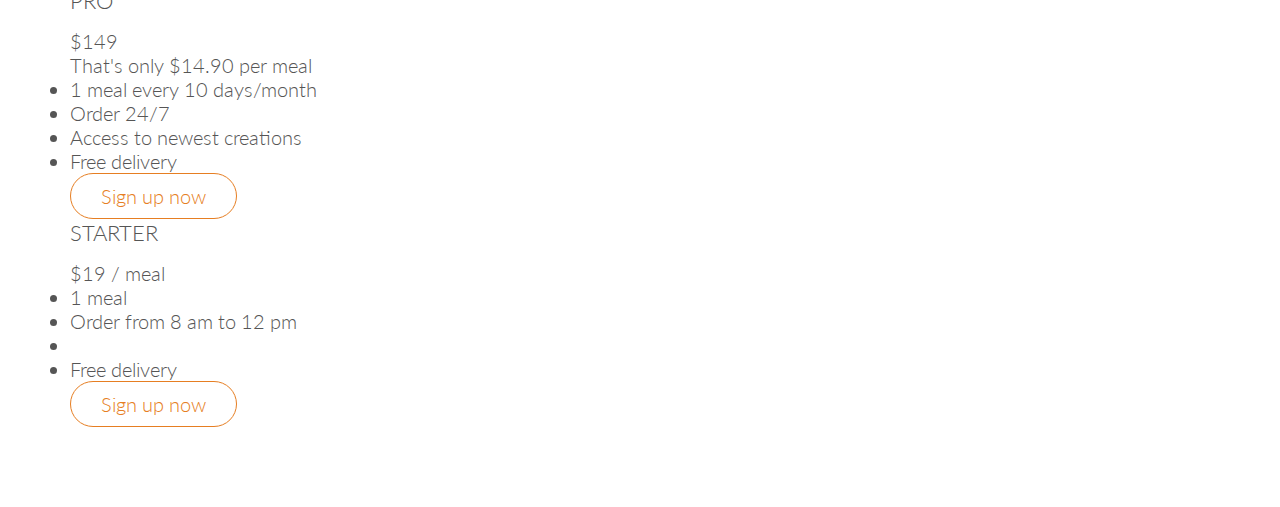
==== commit fff168a3: "minor changes" ====
--- a/index.html
+++ b/index.html
@@ -291,7 +291,7 @@
                              </ul>
                          </div>
                          <div>
-                             <a href="#" class="btn btn-full">Sign up now</a>
+                             <a href="#" class="btn btn-ghost">Sign up now</a>
                          </div>
                      </div>
                  </div>
@@ -299,7 +299,8 @@
                      <div class="plan-box">
                          <div>
                              <h3>Starter</h3>
-                             <p class="meal">That's only $19 per meal</p>
+                             <p class="price"></p>
+                             <p class="meal">$19 / meal</p>
                          </div>
                          <div>
                              <ul>
@@ -310,7 +311,7 @@
                              </ul>
                          </div>
                          <div id='starter'>
-                             <a href="#" class="btn btn-full">Sign up now</a>
+                             <a href="#" class="btn btn-ghost">Sign up now</a>
                          </div>
                      </div>
                  </div>
